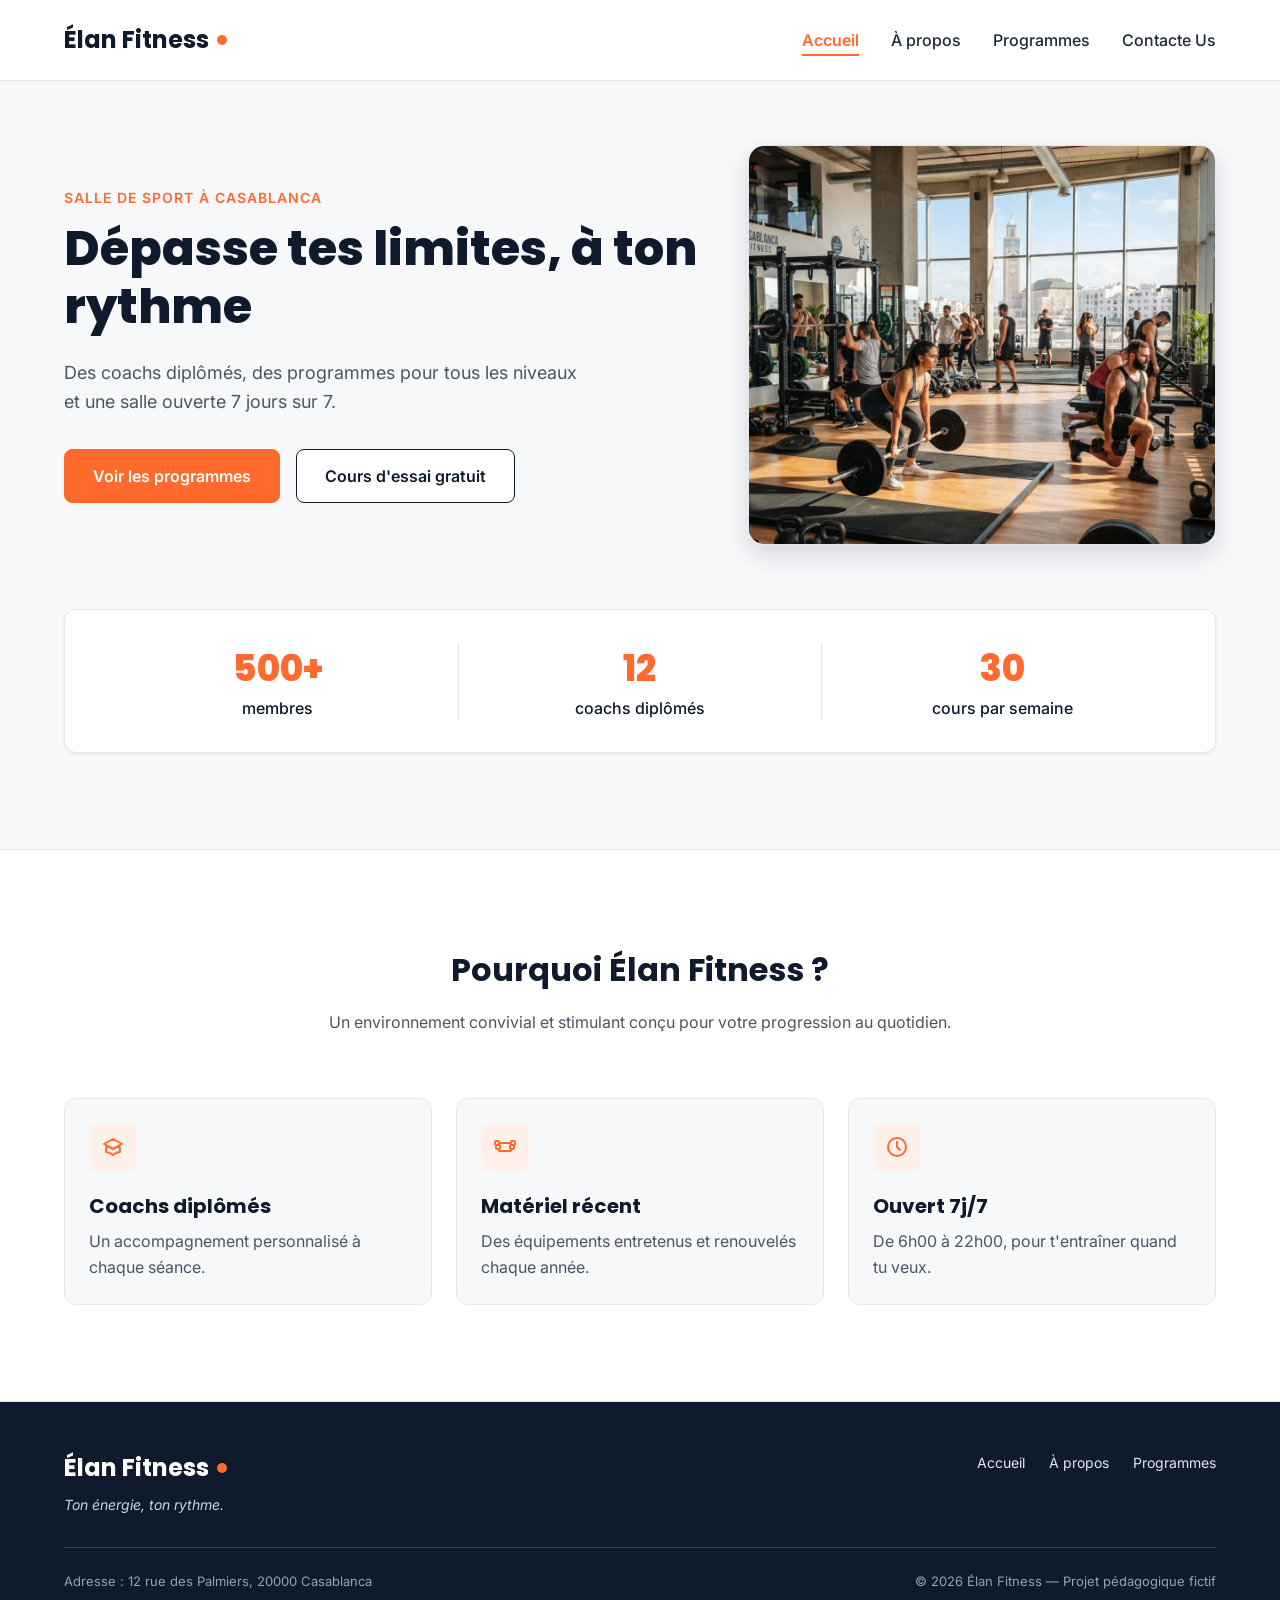
==== index.html @ a0ffcd76 "Correction : Renommer maine.html en index.html pour GitHub Pages" ====
<!DOCTYPE html>
<html lang="en">

<head>
  <meta charset="UTF-8">
  <meta name="viewport" content="width=device-width, initial-scale=1.0">
  <title>Document</title>
  <link rel="stylesheet" href="style.css">
  <link rel="preconnect" href="https://fonts.googleapis.com">
  <link rel="preconnect" href="https://fonts.gstatic.com" crossorigin>
  <link
    href="https://fonts.googleapis.com/css2?family=Inter:wght@400;500;600&family=Poppins:wght@600;700;800&display=swap"
    rel="stylesheet">
</head>

<body>
  <header class="en-tete">
    <div class="conteneur en-tete-contenu">
      <a href="maine.html" class="logo">Élan Fitness</a>

      <nav aria-label="Navigation principale">
        <ul class="menu">
          <li><a href="maine.html" class="lien-actif">Accueil</a></li>
          <li><a href="apropos.html">À propos</a></li>
          <li><a href="programmes.html">Programmes</a></li>
          <li><a href="programmes.html">Contacte Us</a></li>
        </ul>
      </nav>
    </div>
  </header>

  <section id="accueil" class="hero">
    <div class="conteneur">

      <div class="hero-contenu">
        <div class="hero-texte">
          <p class="sur-titre">Salle de sport à Casablanca</p>
          <h1>Dépasse tes limites, à ton rythme</h1>
          <p class="hero-description">
            Des coachs diplômés, des programmes pour tous les niveaux et une salle ouverte 7 jours sur 7.
          </p>
          <div class="boutons">
            <a href="programmes.html" class="bouton bouton-principal">Voir les programmes</a>
            <a href="#contact" class="bouton bouton-secondaire">Cours d'essai gratuit</a>
          </div>
        </div>

        <img class="hero-image" src="img/hero.jpg"
          alt="Des personnes s'entraînent dans une salle de sport lumineuse à Casablanca">
      </div>

      <div class="chiffres">
        <div class="chiffre">
          <p class="chiffre-nombre">500+</p>
          <p>membres</p>
        </div>
        <div class="chiffre">
          <p class="chiffre-nombre">12</p>
          <p>coachs diplômés</p>
        </div>
        <div class="chiffre">
          <p class="chiffre-nombre">30</p>
          <p>cours par semaine</p>
        </div>
      </div>

    </div>
  </section>

  <section class="section section-blanche">
    <div class="conteneur">

      <div class="section-titre">
        <h2>Pourquoi Élan Fitness ?</h2>
        <p>Un environnement convivial et stimulant conçu pour votre progression au quotidien.</p>
      </div>

      <div class="cartes">
        <article class="carte carte-avantage">
          <div class="icone"><img src="img/icone-coach.svg" alt=""></div>
          <h3>Coachs diplômés</h3>
          <p>Un accompagnement personnalisé à chaque séance.</p>
        </article>

        <article class="carte carte-avantage">
          <div class="icone"><img src="img/icone-materiel.svg" alt=""></div>
          <h3>Matériel récent</h3>
          <p>Des équipements entretenus et renouvelés chaque année.</p>
        </article>

        <article class="carte carte-avantage">
          <div class="icone"><img src="img/icone-horloge.svg" alt=""></div>
          <h3>Ouvert 7j/7</h3>
          <p>De 6h00 à 22h00, pour t'entraîner quand tu veux.</p>
        </article>
      </div>

    </div>
  </section>

  <footer class="pied-de-page">
    <div class="conteneur">

      <div class="pied-haut">
        <div>
          <p class="logo logo-clair">Élan Fitness</p>
          <p class="slogan">Ton énergie, ton rythme.</p>
        </div>

        <nav aria-label="Navigation du pied de page">
          <ul class="menu menu-pied">
            <li><a href="#accueil">Accueil</a></li>
            <li><a href="#a-propos">À propos</a></li>
            <li><a href="#programmes">Programmes</a></li>
          </ul>
        </nav>
      </div>

      <div class="pied-bas">
        <p>Adresse : 12 rue des Palmiers, 20000 Casablanca</p>
        <p>&copy; 2026 Élan Fitness — Projet pédagogique fictif</p>
      </div>

    </div>
  </footer>
</body>

</html>
---- style.css ----
* {
  box-sizing: border-box;
  margin: 0;
  padding: 0;
}

html {
  scroll-behavior: smooth;
}

body {
  font-family: 'Inter', Arial, sans-serif;
  font-size: 16px;
  line-height: 1.5;
  color: #1F2937;
  background-color: #F7F8FA;
}

h1, h2, h3, h4 {
  font-family: 'Poppins', Arial, sans-serif;
  color: #0F1B2D;
}

a {
  color: inherit;
  text-decoration: none;
}

ul {
  list-style: none;
}

img {
  display: block;
  max-width: 100%;
}

a:focus-visible,
button:focus-visible {
  outline: 3px solid #FF6B2C;
  outline-offset: 2px;
}

.conteneur {
  width: 100%;
  max-width: 1200px;
  margin: 0 auto;
  padding: 0 24px;
}

.section {
  padding: 96px 0;
}

.section-blanche {
  background-color: #FFFFFF;
  border-top: 1px solid #E5E7EB;
  border-bottom: 1px solid #E5E7EB;
}

.section-titre {
  max-width: 640px;
  margin: 0 auto 64px;
  text-align: center;
}

.section-titre h2 {
  font-size: 32px;
  margin-bottom: 16px;
}

.section-titre h3 {
  font-size: 26px;
  margin-bottom: 12px;
}

.section-titre p {
  color: #4B5563;
}

.sur-titre {
  font-size: 14px;
  font-weight: 600;
  color: #FF6B2C;
  text-transform: uppercase;
  letter-spacing: 1px;
  margin-bottom: 12px;
}

.bouton {
  display: inline-block;
  padding: 14px 28px;
  border-radius: 8px;
  font-size: 16px;
  font-weight: 600;
  text-align: center;
  cursor: pointer;
}

.bouton-principal {
  background-color: #FF6B2C;
  border: 1px solid #FF6B2C;
  color: #FFFFFF;
}

.bouton-principal:hover {
  background-color: #F05817;
}

.bouton-secondaire {
  background-color: #FFFFFF;
  border: 1px solid #0F1B2D;
  color: #0F1B2D;
}

.bouton-secondaire:hover {
  background-color: #F3F4F6;
}

.cartes {
  display: flex;
  gap: 24px;
}

.carte {
  flex: 1;
  background-color: #FFFFFF;
  border: 1px solid #E5E7EB;
  border-radius: 12px;
  box-shadow: 0 1px 3px rgba(15, 27, 45, 0.08);
}

.icone {
  width: 48px;
  height: 48px;
  background-color: #FFF0EA;
  border-radius: 8px;
  display: flex;
  align-items: center;
  justify-content: center;
}

.icone img {
  width: 24px;
  height: 24px;
}

.icone-petite {
  width: 32px;
  height: 32px;
  border-radius: 50%;
}

.icone-petite img {
  width: 16px;
  height: 16px;
}

.en-tete {
  position: sticky;
  top: 0;
  z-index: 10;
  background-color: #FFFFFF;
  border-bottom: 1px solid #E5E7EB;
}

.en-tete-contenu {
  height: 80px;
  display: flex;
  align-items: center;
  justify-content: space-between;
}

.logo {
  display: flex;
  align-items: center;
  font-family: 'Poppins', Arial, sans-serif;
  font-size: 24px;
  font-weight: 700;
  color: #0F1B2D;
}

.logo::after {
  content: "";
  width: 10px;
  height: 10px;
  margin-left: 8px;
  background-color: #FF6B2C;
  border-radius: 50%;
}

.menu {
  display: flex;
  gap: 32px;
}

.menu a {
  font-weight: 500;
  padding-bottom: 4px;
  border-bottom: 2px solid transparent;
}

.menu a:hover {
  color: #FF6B2C;
}

.menu .lien-actif {
  color: #FF6B2C;
  font-weight: 600;
  border-bottom-color: #FF6B2C;
}

.hero {
  padding: 64px 0 96px;
}

.hero-contenu {
  display: flex;
  align-items: center;
  gap: 32px;
}

.hero-texte {
  flex: 7;
}

.hero-texte h1 {
  font-size: 48px;
  font-weight: 800;
  line-height: 1.2;
  margin-bottom: 24px;
}

.hero-description {
  max-width: 520px;
  font-size: 18px;
  line-height: 1.6;
  color: #4B5563;
  margin-bottom: 32px;
}

.boutons {
  display: flex;
  flex-wrap: wrap;
  gap: 16px;
}

.hero-image {
  flex: 5;
  min-width: 0;
  height: 400px;
  object-fit: cover;
  border-radius: 16px;
  border: 1px solid #E5E7EB;
  box-shadow: 0 10px 25px rgba(15, 27, 45, 0.15);
}

.chiffres {
  display: flex;
  margin-top: 64px;
  padding: 32px;
  background-color: #FFFFFF;
  border: 1px solid #E5E7EB;
  border-radius: 12px;
  box-shadow: 0 1px 3px rgba(15, 27, 45, 0.08);
}

.chiffre {
  flex: 1;
  text-align: center;
  font-weight: 500;
  color: #0F1B2D;
}

.chiffre + .chiffre {
  border-left: 1px solid #E5E7EB;
}

.chiffre-nombre {
  font-family: 'Poppins', Arial, sans-serif;
  font-size: 36px;
  font-weight: 800;
  color: #FF6B2C;
}

.carte-avantage {
  padding: 24px;
  background-color: #F7F8FA;
  box-shadow: none;
}

.carte-avantage .icone {
  margin-bottom: 20px;
}

.carte-avantage h3 {
  font-size: 20px;
  margin-bottom: 8px;
}

.carte-avantage p {
  color: #4B5563;
  line-height: 1.6;
}

.apropos-contenu {
  display: flex;
  align-items: center;
  gap: 64px;
}

.apropos-texte {
  flex: 7;
}

.apropos-texte h2 {
  font-size: 36px;
  line-height: 1.2;
  margin-bottom: 20px;
}

.apropos-texte p {
  color: #4B5563;
  line-height: 1.7;
  margin-bottom: 16px;
}

.valeurs {
  display: flex;
  gap: 16px;
  margin-top: 32px;
}

.valeur {
  flex: 1;
  display: flex;
  align-items: center;
  gap: 12px;
  padding: 12px 16px;
  background-color: #FFFFFF;
  border: 1px solid #E5E7EB;
  border-radius: 12px;
  font-family: 'Poppins', Arial, sans-serif;
  font-size: 14px;
  font-weight: 600;
  color: #0F1B2D;
}

.apropos-image {
  flex: 5;
  min-width: 0;
  height: 360px;
  object-fit: cover;
  border-radius: 16px;
  box-shadow: 0 10px 25px rgba(15, 27, 45, 0.15);
}

.carte-programme {
  display: flex;
  flex-direction: column;
  overflow: hidden;
}

.carte-programme > img {
  width: 100%;
  height: 200px;
  object-fit: cover;
}

.programme-corps {
  flex: 1;
  display: flex;
  flex-direction: column;
  padding: 20px;
}

.programme-corps h3 {
  font-size: 20px;
  margin-bottom: 8px;
}

.programme-corps p {
  font-size: 15px;
  color: #4B5563;
}

.etiquette {
  align-self: flex-start;
  padding: 4px 10px;
  margin-bottom: 12px;
  border-radius: 6px;
  font-size: 12px;
  font-weight: 600;
}

.etiquette-orange {
  background-color: #FFEDE5;
  color: #C2410C;
}

.etiquette-bleue {
  background-color: #DBEAFE;
  color: #1D4ED8;
}

.etiquette-verte {
  background-color: #D1FAE5;
  color: #047857;
}

.programme-corps .duree {
  display: flex;
  align-items: center;
  gap: 8px;
  margin-top: auto;
  padding-top: 16px;
  border-top: 1px solid #E5E7EB;
  font-size: 13px;
  font-weight: 600;
  color: #0F1B2D;
}

.programme-corps h3 + p {
  margin-bottom: 16px;
}

.duree img {
  width: 16px;
  height: 16px;
}

.formules {
  margin-top: 96px;
}

.formule {
  position: relative;
  display: flex;
  flex-direction: column;
  padding: 28px;
}

.formule h4 {
  font-size: 20px;
}

.prix {
  margin: 8px 0 16px;
  font-family: 'Poppins', Arial, sans-serif;
  font-size: 30px;
  font-weight: 800;
  color: #FF6B2C;
}

.prix span {
  font-family: 'Inter', Arial, sans-serif;
  font-size: 16px;
  font-weight: 500;
  color: #4B5563;
}

.prix-note {
  margin: -8px 0 16px;
  font-size: 13px;
  color: #4B5563;
}

.formule-liste {
  flex: 1;
  margin-bottom: 24px;
}

.formule-liste li {
  padding-left: 28px;
  margin-bottom: 12px;
  font-size: 15px;
  background-image: url('img/icone-check.svg');
  background-repeat: no-repeat;
  background-position: left center;
  background-size: 16px;
}

.formule .bouton {
  display: block;
}

.formule-populaire {
  border: 2px solid #FF6B2C;
  box-shadow: 0 10px 25px rgba(255, 107, 44, 0.2);
}

.badge-populaire {
  position: absolute;
  top: -14px;
  left: 50%;
  transform: translateX(-50%);
  padding: 4px 14px;
  background-color: #FF6B2C;
  border-radius: 999px;
  font-size: 12px;
  font-weight: 700;
  text-transform: uppercase;
  color: #FFFFFF;
}

.pied-de-page {
  padding: 48px 0 32px;
  background-color: #0F1B2D;
  color: #FFFFFF;
}

.pied-haut {
  display: flex;
  justify-content: space-between;
  align-items: flex-start;
  padding-bottom: 32px;
  border-bottom: 1px solid rgba(255, 255, 255, 0.15);
}

.logo-clair {
  color: #FFFFFF;
}

.slogan {
  margin-top: 8px;
  font-size: 14px;
  font-style: italic;
  color: #CBD5E1;
}

.menu-pied {
  gap: 24px;
}

.menu-pied a {
  font-size: 14px;
  font-weight: 400;
  color: #E2E8F0;
}

.pied-bas {
  display: flex;
  justify-content: space-between;
  margin-top: 24px;
  font-size: 13px;
  color: #94A3B8;
}

@media(){}
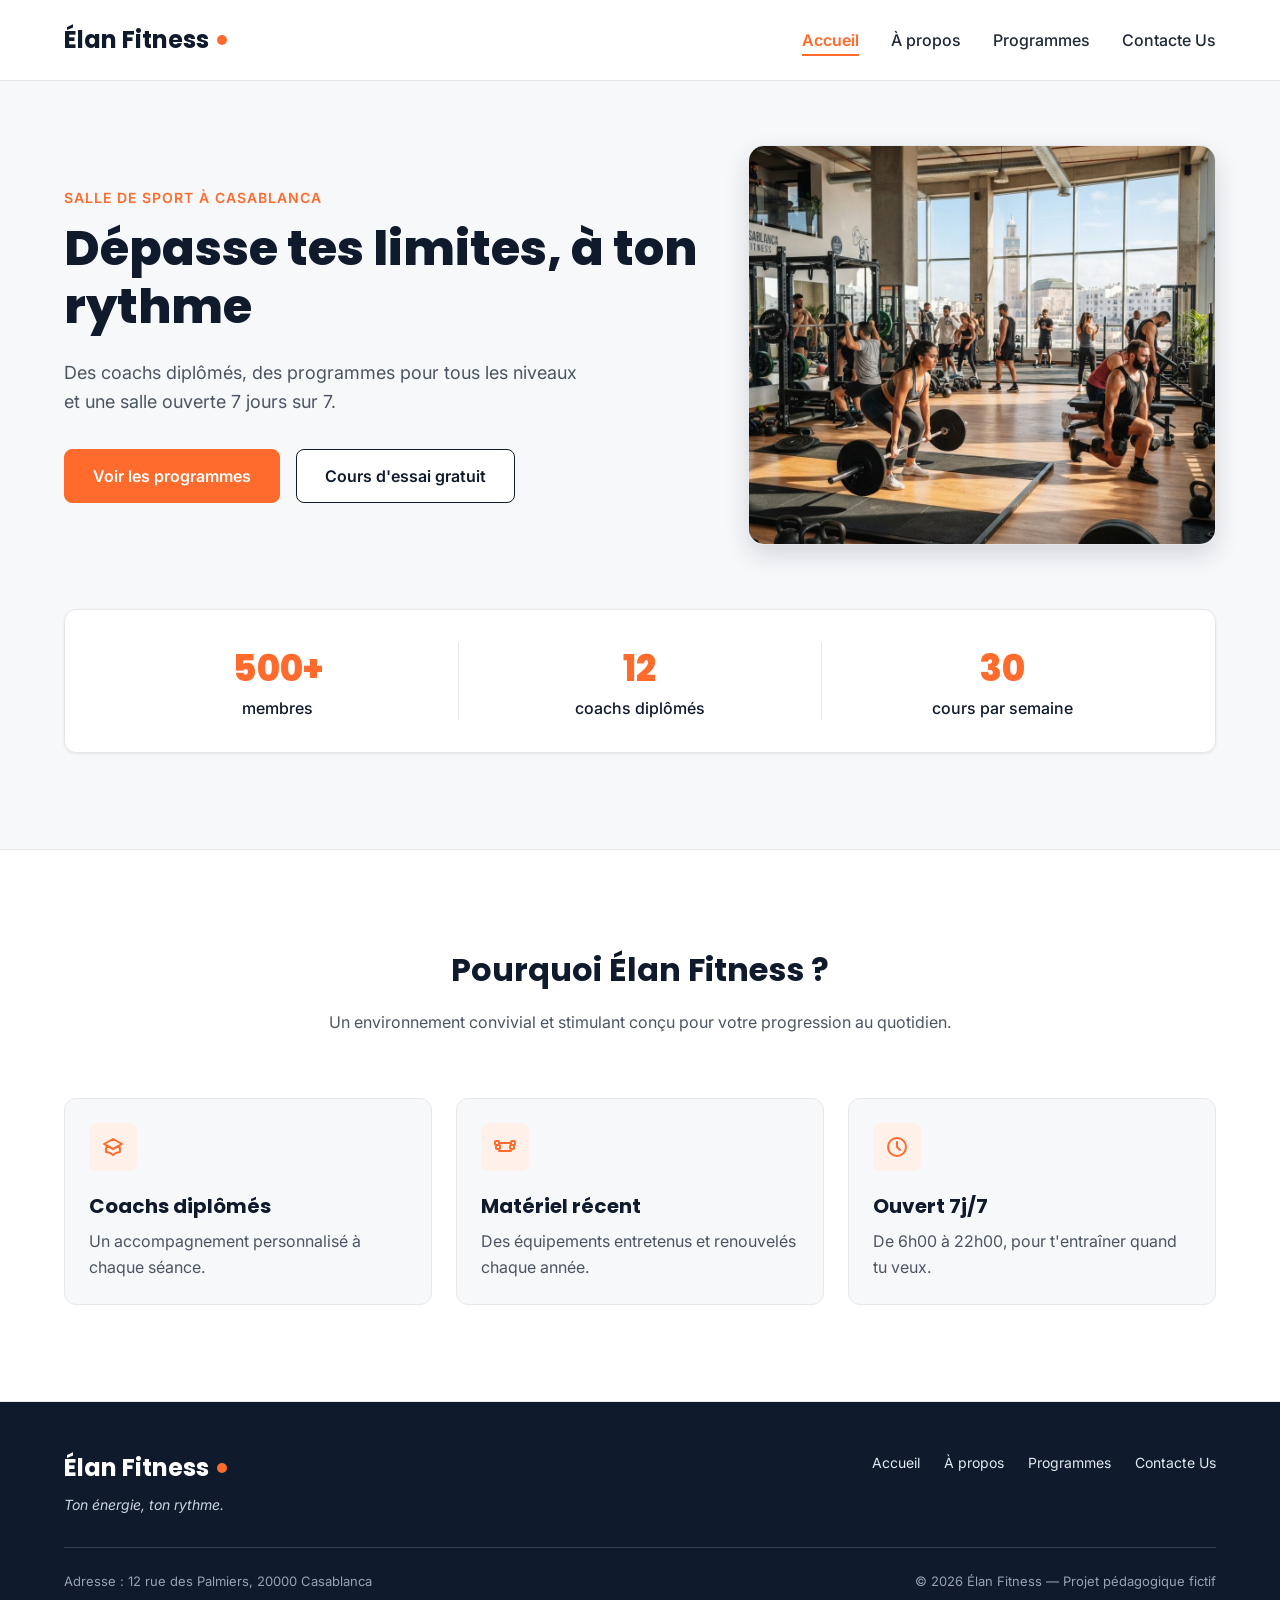
==== commit 4d887d9f: "Finalisation de la page de contact et début de la vue tablette." ====
--- a/index.html
+++ b/index.html
@@ -16,14 +16,14 @@
 <body>
   <header class="en-tete">
     <div class="conteneur en-tete-contenu">
-      <a href="maine.html" class="logo">Élan Fitness</a>
+      <a href="index.html" class="logo">Élan Fitness</a>
 
       <nav aria-label="Navigation principale">
         <ul class="menu">
-          <li><a href="maine.html" class="lien-actif">Accueil</a></li>
+          <li><a href="index.html" class="lien-actif">Accueil</a></li>
           <li><a href="apropos.html">À propos</a></li>
           <li><a href="programmes.html">Programmes</a></li>
-          <li><a href="programmes.html">Contacte Us</a></li>
+          <li><a href="contacte.html">Contacte Us</a></li>
         </ul>
       </nav>
     </div>
@@ -35,13 +35,13 @@
       <div class="hero-contenu">
         <div class="hero-texte">
           <p class="sur-titre">Salle de sport à Casablanca</p>
-          <h1>Dépasse tes limites, à ton rythme</h1>
+          <h1 class="titre-hero">Dépasse tes limites, à ton rythme</h1>
           <p class="hero-description">
             Des coachs diplômés, des programmes pour tous les niveaux et une salle ouverte 7 jours sur 7.
           </p>
           <div class="boutons">
             <a href="programmes.html" class="bouton bouton-principal">Voir les programmes</a>
-            <a href="#contact" class="bouton bouton-secondaire">Cours d'essai gratuit</a>
+            <a href="contacte.html" class="bouton bouton-secondaire">Cours d'essai gratuit</a>
           </div>
         </div>
 
@@ -109,9 +109,10 @@
 
         <nav aria-label="Navigation du pied de page">
           <ul class="menu menu-pied">
-            <li><a href="#accueil">Accueil</a></li>
-            <li><a href="#a-propos">À propos</a></li>
-            <li><a href="#programmes">Programmes</a></li>
+            <li><a href="index.html">Accueil</a></li>
+            <li><a href="apropos.html">À propos</a></li>
+            <li><a href="programmes.html">Programmes</a></li>
+             <li><a href="contacte.html">Contacte Us</a></li>
           </ul>
         </nav>
       </div>
--- a/style.css
+++ b/style.css
@@ -16,7 +16,10 @@
   background-color: #F7F8FA;
 }
 
-h1, h2, h3, h4 {
+h1,
+h2,
+h3,
+h4 {
   font-family: 'Poppins', Arial, sans-serif;
   color: #0F1B2D;
 }
@@ -272,7 +275,7 @@
   color: #0F1B2D;
 }
 
-.chiffre + .chiffre {
+.chiffre+.chiffre {
   border-left: 1px solid #E5E7EB;
 }
 
@@ -361,7 +364,7 @@
   overflow: hidden;
 }
 
-.carte-programme > img {
+.carte-programme>img {
   width: 100%;
   height: 200px;
   object-fit: cover;
@@ -420,7 +423,7 @@
   color: #0F1B2D;
 }
 
-.programme-corps h3 + p {
+.programme-corps h3+p {
   margin-bottom: 16px;
 }
 
@@ -546,4 +549,232 @@
   color: #94A3B8;
 }
 
-@media(){}+/* contact CSS*/
+.contact {
+  display: flex;
+  justify-content: space-between;
+  padding: 5rem;
+}
+
+.contacte-h {
+  font-size: 60px;
+  font-weight: 100;
+  text-align: center;
+}
+
+.contact-info {
+  padding-inline: 8rem;
+  background-color: #ffffff;
+  padding: 2rem;
+  width: 25rem;
+  border-radius: 1em;
+  box-shadow: 5px 5px 15px 0px rgba(141, 138, 138, 0.2);
+}
+
+.contact-text,
+.info-p {
+  font-size: smaller;
+}
+
+.contact-forme-para {
+  margin-bottom: 2rem;
+  font-size: smaller;
+}
+
+.contacte-forme-h1 {
+  margin-top: 2rem;
+}
+
+.fa-claude {
+  color: orange;
+}
+
+.infoContace {
+  margin-top: 2rem;
+}
+
+hr {
+  border-color: #DBEAFE;
+}
+
+.point {
+  position: relative;
+  padding: 10px;
+  width: 10px;
+  background-color: #ff6b2b;
+  border-radius: 10rem;
+  left: 13rem;
+  top: 70px;
+}
+
+.contactText {
+  font-size: 28px;
+  font-weight: 100;
+}
+
+.infoList {
+  padding-bottom: 1rem;
+  padding-top: 1rem;
+  display: flex;
+  gap: 2rem;
+}
+
+.h4ContactInfo {
+  font-weight: 300;
+  font-size: 18px;
+}
+
+.fa-mobile,
+.fa-envelope,
+.fa-clock,
+.fa-earth-americas {
+  align-self: center;
+  font-size: xx-large;
+}
+
+.contacte-forme {
+  display: flex;
+  flex-direction: column;
+  justify-content: space-around;
+  background-color: #fbf6f3;
+  padding-inline: 2rem;
+  padding-bottom: 2rem;
+  width: 40rem;
+  border-radius: 1em;
+  box-shadow: 5px 5px 15px 0px rgba(141, 138, 138, 0.2);
+}
+
+form {
+  display: grid;
+  grid-template-columns: repeat(2, 1fr);
+  flex-direction: column;
+  column-gap: 0.5rem;
+  row-gap: 1rem;
+}
+
+.input-name {
+  border: 1px #a9a19d solid;
+  padding: 1em;
+  background-color: #fbeee8;
+  border-radius: 4px;
+}
+
+.input-email {
+  border: 1px #a9a19d solid;
+  padding: 1em;
+  background-color: #fbeee8;
+  border-radius: 4px;
+}
+
+.input-number {
+  border: 1px #a9a19d solid;
+  background-color: #fbeee8;
+  padding: 1em;
+  border-radius: 4px;
+  grid-column: span 2;
+
+}
+
+textarea {
+  grid-column: span 2;
+  border: 1px #a9a19d solid;
+  background-color: #fbeee8;
+  border-radius: 4px;
+}
+
+textarea::placeholder {
+  position: absolute;
+  left: 1em;
+  top: 1em;
+  font-size: 1em;
+}
+
+.input-submit {
+  padding: 10px;
+  width: 10em;
+  border-radius: 10em;
+  border: none;
+  background-color: #fc6734;
+  color: #f7f7f1;
+  font-size: medium;
+}
+
+.contact-page {
+  display: flex;
+  flex-direction: column;
+  background: linear-gradient(180deg, #ffc6b1 10%, #ffffff 50%, #ffffff 100%);
+  padding-inline: 2rem;
+}
+
+
+@media (min-width: 768px) and (max-width:1279px) {
+  .en-tete-contenu {
+    padding-inline: 3rem;
+  }
+
+  .hero-image {
+    height: 300px;
+  }
+
+  .hero-texte h1 {
+    font-size: 40px;
+  }
+
+  .contact {
+    flex-direction: column-reverse;
+    align-items: center;
+    gap: 2rem;
+  }
+
+  .contact-info {
+    width: 40rem;
+  }
+
+  .cartes {
+    padding-inline: 2rem;
+  }
+}
+
+@media (max-width: 1024px) and (min-width:768px) {
+
+  .boutons {
+    flex-wrap: nowrap;
+  }
+
+  .bouton-principal {
+    font-size: small;
+    padding: 1rem;
+  }
+
+  .bouton-secondaire {
+    font-size: small;
+    padding: 1rem;
+  }
+
+  .hero-image {
+    height: none;
+    object-fit: cover;
+  }
+
+  .hero-texte h1 {
+    font-size: 30px;
+  }
+
+  .hero-description {
+    font-size: 15px;
+  }
+
+  .carte-avantage {
+    padding: 12px;
+  }
+
+  .apropos-contenu {
+    flex-direction: column-reverse;
+  }
+  .cartes{
+    flex-wrap: wrap;
+
+  }
+  .apropos-image{
+      }
+}
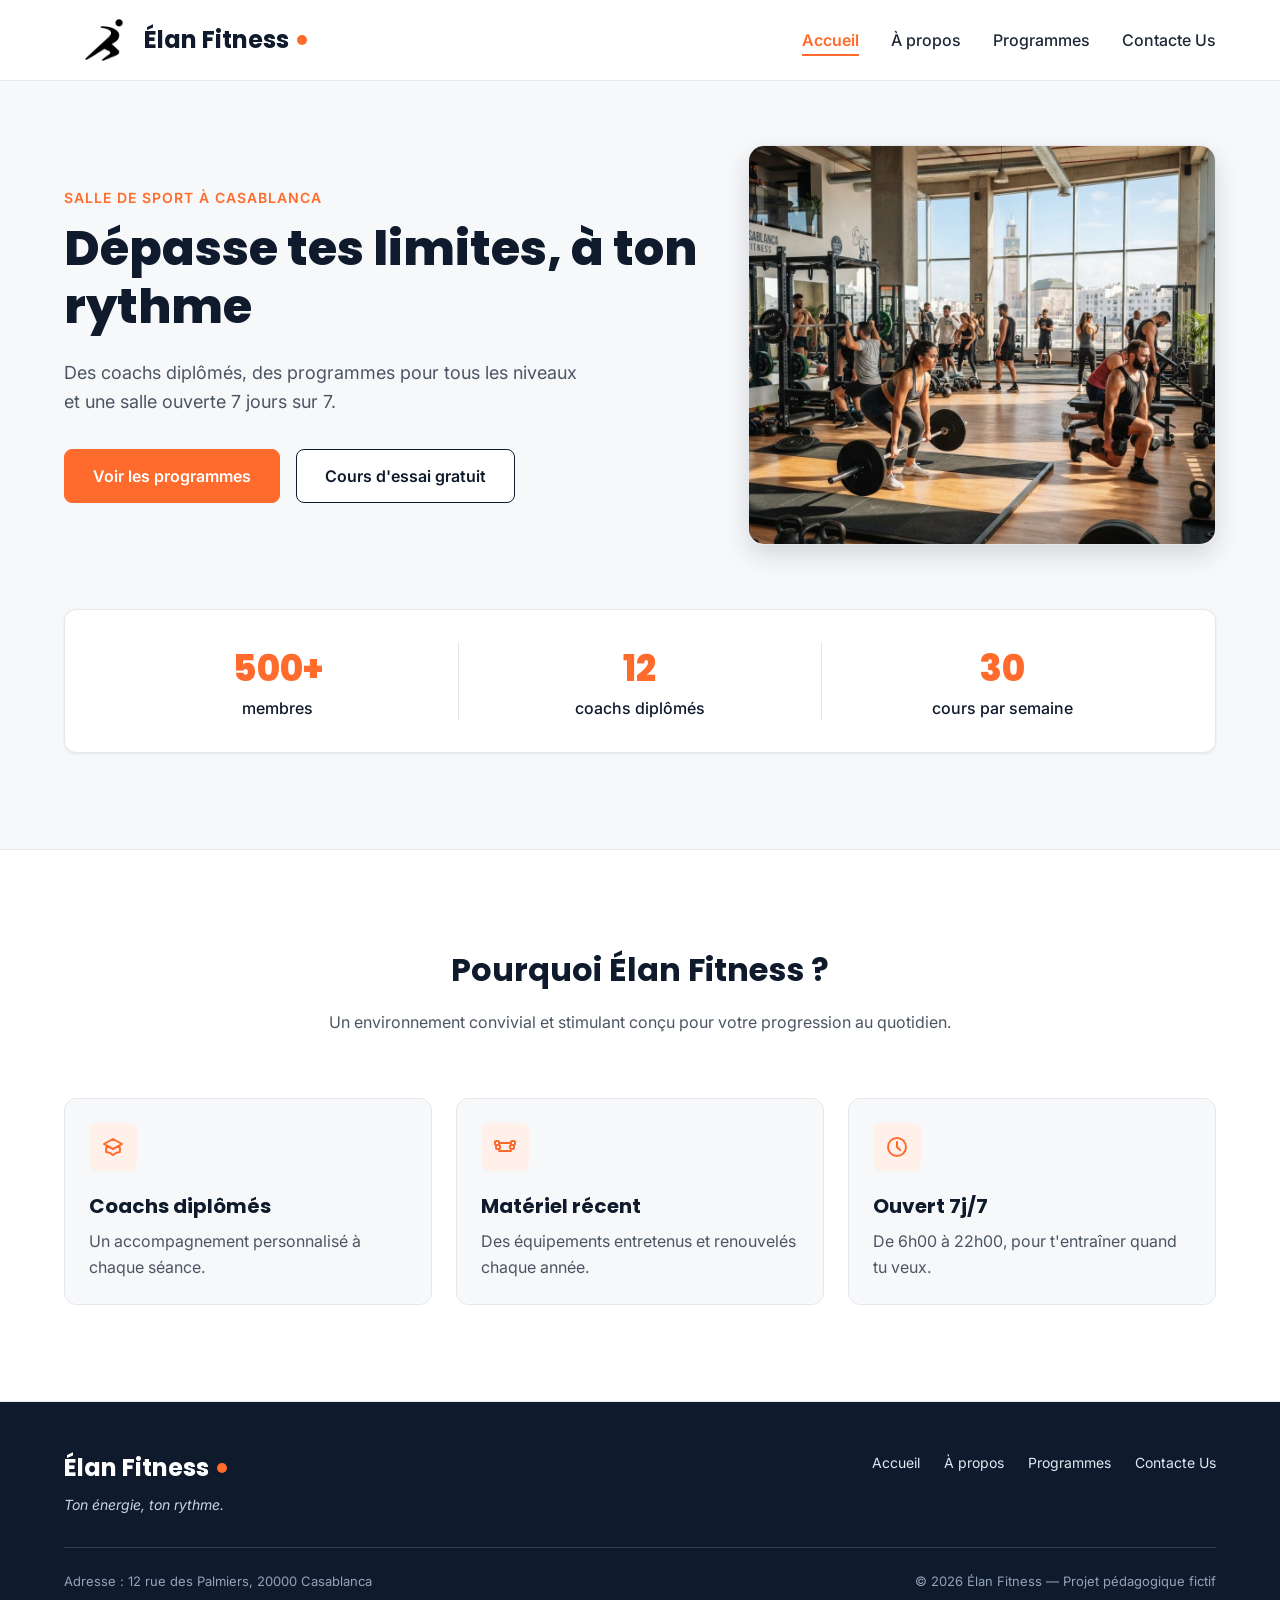
==== commit fbb1b040: "Ajouter une page de localisation" ====
--- a/index.html
+++ b/index.html
@@ -4,21 +4,38 @@
 <head>
   <meta charset="UTF-8">
   <meta name="viewport" content="width=device-width, initial-scale=1.0">
-  <title>Document</title>
+  <meta name="description"
+    content="Rejoignez notre salle de sport à Casablanca. Découvrez nos programmes de personal training, cours collectifs et plans de membre adaptés à tous les niveaux.">
+  <title>Elan Fitness | Votre Salle de Sport Premium à Casablanca</title>
+  <link rel="icon" type="image/png" href="img/favicon.png">
   <link rel="stylesheet" href="style.css">
   <link rel="preconnect" href="https://fonts.googleapis.com">
   <link rel="preconnect" href="https://fonts.gstatic.com" crossorigin>
   <link
     href="https://fonts.googleapis.com/css2?family=Inter:wght@400;500;600&family=Poppins:wght@600;700;800&display=swap"
     rel="stylesheet">
+  <link rel="stylesheet" href="https://cdnjs.cloudflare.com/ajax/libs/font-awesome/6.7.2/css/all.min.css" />
 </head>
 
 <body>
   <header class="en-tete">
     <div class="conteneur en-tete-contenu">
-      <a href="index.html" class="logo">Élan Fitness</a>
+      <a href="index.html" class="logo"><img src="img/logo.jfif" alt="logo Image" width="80px">Élan Fitness</a>
 
       <nav aria-label="Navigation principale">
+        <input type="checkbox" id="list-toggle" class="list-checkbox">
+        <label for="list-toggle" class="menuBtn">
+          <i class="fa-solid fa-bars"></i>
+        </label>
+        <ul class="menuPhone">
+          <label for="list-toggle" class="closeBtn">
+            <i class="fa-solid fa-xmark"></i>
+          </label>
+          <li><a href="index.html" class="lien-actif">Accueil</a></li>
+          <li><a href="apropos.html">À propos</a></li>
+          <li><a href="programmes.html">Programmes</a></li>
+          <li><a href="contacte.html">Contacte Us</a></li>
+        </ul>
         <ul class="menu">
           <li><a href="index.html" class="lien-actif">Accueil</a></li>
           <li><a href="apropos.html">À propos</a></li>
@@ -103,7 +120,9 @@
 
       <div class="pied-haut">
         <div>
-          <p class="logo logo-clair">Élan Fitness</p>
+          <a href="index.html">
+            <p class="logo logo-clair">Élan Fitness</p>
+          </a>
           <p class="slogan">Ton énergie, ton rythme.</p>
         </div>
 
@@ -112,7 +131,7 @@
             <li><a href="index.html">Accueil</a></li>
             <li><a href="apropos.html">À propos</a></li>
             <li><a href="programmes.html">Programmes</a></li>
-             <li><a href="contacte.html">Contacte Us</a></li>
+            <li><a href="contacte.html">Contacte Us</a></li>
           </ul>
         </nav>
       </div>
--- a/style.css
+++ b/style.css
@@ -49,6 +49,7 @@
   max-width: 1200px;
   margin: 0 auto;
   padding: 0 24px;
+
 }
 
 .section {
@@ -706,7 +707,51 @@
   padding-inline: 2rem;
 }
 
-
+.Location {
+  padding: 3rem;
+  display: flex;
+  flex-direction: column;
+  justify-content: space-between;  
+}
+
+.Location div {
+  display: flex;
+  align-items: center;
+  align-self: center;
+  gap: 5px;
+  padding: 12px;
+  background-color: #fdf5eb;
+  border-radius: 5rem;
+}
+.Location h3{
+  font-size: medium;
+  font-weight: 300;
+}
+.fa-location-crosshairs{
+  font-size: x-large;
+  color: #fc6734;
+}
+.Location h2{
+  margin-top: 1rem;
+  text-align: center;
+  font-weight: 300;
+  font-size: 44px;
+}
+.map{
+  margin-top: 1rem;
+}
+
+/* phone CSS*/
+.menuPhone {
+  display: none;
+}
+
+.list-checkbox,
+.menuBtn {
+  display: none;
+}
+
+/*small screen display*/
 @media (min-width: 768px) and (max-width:1279px) {
   .en-tete-contenu {
     padding-inline: 3rem;
@@ -735,6 +780,7 @@
   }
 }
 
+/*tablet display*/
 @media (max-width: 1024px) and (min-width:768px) {
 
   .boutons {
@@ -768,13 +814,246 @@
     padding: 12px;
   }
 
+  .apropos-texte h2 {
+    font-size: xx-large;
+  }
+
+  .apropos-texte {
+    width: 20rem;
+  }
+
+  .valeurs {
+    position: relative;
+    left: 7rem;
+    margin-top: 4rem;
+  }
+
+  apropos-contenu .apropos-texte p {
+    font-size: xx-small;
+  }
+
+  .cartes {
+    display: grid;
+    grid-template-columns: repeat(2, 1fr);
+    grid-template-rows: repeat(2, 1fr);
+  }
+
+  .menu {
+    font-size: small;
+  }
+}
+
+/*phone display*/
+@media(max-width:480px) {
+  .logo {
+    font-size: 18px;
+  }
+
+  .menu {
+    display: none;
+  }
+
+  .fa-bars {
+    color: #ff6b2c;
+    font-size: xx-large;
+  }
+
+  .fa-xmark {
+    color: #ff6b2c;
+    font-size: xx-large;
+  }
+
+  .hero-texte {
+    position: absolute;
+    top: 10;
+    left: 80;
+    z-index: 1;
+  }
+
+  .hero-image {
+    flex: none;
+    position: relative;
+    width: inherit;
+    opacity: 0.4;
+    padding: 0;
+  }
+
+  .hero-description {
+    font-size: small;
+    max-width: 20rem;
+  }
+
+  .boutons {
+    flex-wrap: nowrap;
+  }
+
+  .bouton-principal {
+    font-size: small;
+    padding: 1em;
+  }
+
+  .sur-titre,
+  .titre-hero,
+  .hero-description,
+  .boutons {
+    padding-left: 1rem;
+  }
+
+  .chiffres {
+    padding: 24px;
+  }
+
+  .chiffre .chiffre-nombre {
+    font-size: xx-large;
+    font-family: 'Poppins', Arial, sans-serif;
+    font-weight: 800;
+    color: #FF6B2C;
+  }
+
+  .chiffre p {
+    font-size: 11px;
+  }
+
+  .bouton-secondaire {
+    font-size: small;
+    padding: 1em;
+  }
+
+  .cartes {
+    flex-wrap: wrap;
+  }
+
+  .hero {
+    padding: 0;
+    width: 100%;
+  }
+
+  .pied-bas {
+    display: flex;
+    flex-direction: column;
+    gap: 2em;
+  }
+
+  .hero-texte h1 {
+    font-size: small;
+  }
+
+  .menuPhone {
+    text-align: end;
+    margin-top: 13em;
+    margin-top: 15em;
+    background-color: white;
+    gap: 2px;
+  }
+
+  .menuPhone li {
+    text-align: start;
+    border-bottom: 1px #4B5563 solid;
+    padding: 1em;
+  }
+
+  .list-checkbox:checked~.menuPhone {
+    display: block;
+  }
+
+  .closeBtn {
+    position: absolute;
+    top: 1.5rem;
+    right: 1.5rem;
+  }
+
+  .menuBtn {
+    display: block;
+  }
+
+  .apropos-texte h2 {
+    font-size: x-large;
+    max-width: 425px;
+  }
+
+  .apropos-texte p {
+    max-width: 425px;
+  }
+
+  .valeurs {
+    flex-wrap: wrap;
+  }
+
   .apropos-contenu {
     flex-direction: column-reverse;
   }
-  .cartes{
-    flex-wrap: wrap;
-
-  }
-  .apropos-image{
-      }
+
+  .cartes {
+    display: grid;
+    grid-template-columns: repeat(2, 1fr);
+  }
+
+  .programme-corps {
+    padding: 12px;
+  }
+
+  .programme-corps p {
+    font-size: x-small;
+  }
+
+  .programme-corps h3 {
+    min-width: 1em;
+  }
+
+  .prix {
+    font-size: large;
+    display: flex;
+    gap: 4px;
+    align-items: center;
+  }
+
+  .formule span {
+    font-size: small;
+  }
+
+  .formule {
+    display: flex;
+  }
+
+  .contact {
+    display: flex;
+    flex-direction: column;
+    align-items: center;
+  }
+
+  .contacte-forme {
+    max-width: 425px;
+    min-width: 320px;
+  }
+}
+
+/*add some hovering*/
+.bouton,
+.input-submit {
+  transform: scale(1);
+  transition: transform 0.6s ease;
+}
+
+.bouton:hover,
+.input-submit:hover {
+  transform: scale(1.1);
+}
+
+.chiffre {
+  transform: scale(1);
+  transition: transform 1s ease;
+}
+
+.chiffre:hover {
+  transform: scale(1.1);
+
+}
+
+.formule {
+  transform: scale(1);
+  transition: transform 0.6s ease;
+}
+
+.formule:hover {
+  transform: scale(1.1);
 }
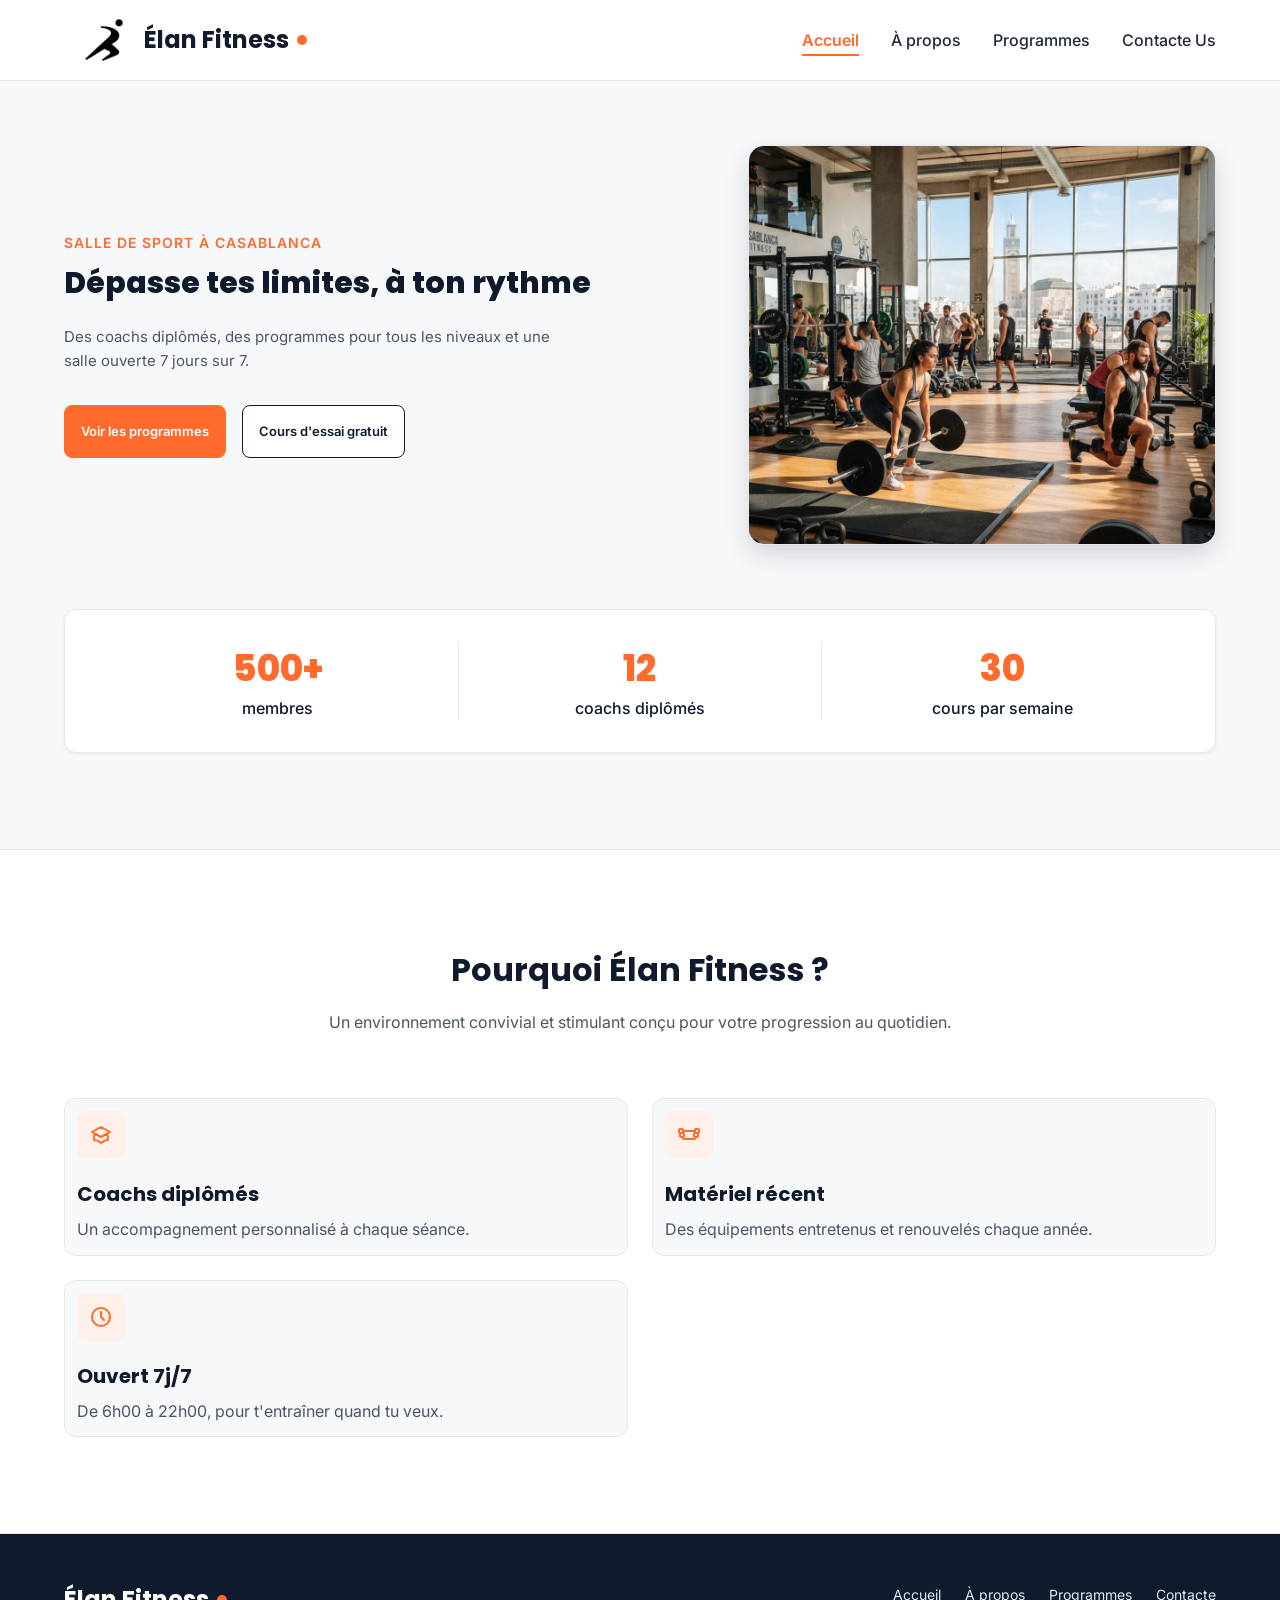
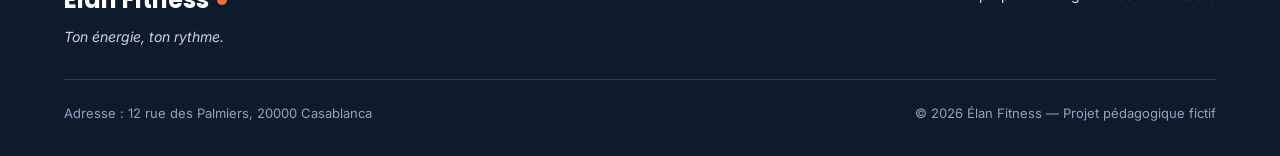
==== commit 972d072b: "Apportez quelques modifications au CSS et au HTML." ====
--- a/index.html
+++ b/index.html
@@ -34,7 +34,7 @@
           <li><a href="index.html" class="lien-actif">Accueil</a></li>
           <li><a href="apropos.html">À propos</a></li>
           <li><a href="programmes.html">Programmes</a></li>
-          <li><a href="contacte.html">Contacte Us</a></li>
+          <li><a href="contacte.html">Contacte</a></li>
         </ul>
         <ul class="menu">
           <li><a href="index.html" class="lien-actif">Accueil</a></li>
@@ -131,7 +131,7 @@
             <li><a href="index.html">Accueil</a></li>
             <li><a href="apropos.html">À propos</a></li>
             <li><a href="programmes.html">Programmes</a></li>
-            <li><a href="contacte.html">Contacte Us</a></li>
+            <li><a href="contacte.html">Contacte</a></li>
           </ul>
         </nav>
       </div>
--- a/style.css
+++ b/style.css
@@ -553,6 +553,7 @@
 /* contact CSS*/
 .contact {
   display: flex;
+  gap: 2rem;
   justify-content: space-between;
   padding: 5rem;
 }
@@ -711,7 +712,7 @@
   padding: 3rem;
   display: flex;
   flex-direction: column;
-  justify-content: space-between;  
+  justify-content: space-between;
 }
 
 .Location div {
@@ -723,21 +724,25 @@
   background-color: #fdf5eb;
   border-radius: 5rem;
 }
-.Location h3{
+
+.Location h3 {
   font-size: medium;
   font-weight: 300;
 }
-.fa-location-crosshairs{
+
+.fa-location-crosshairs {
   font-size: x-large;
   color: #fc6734;
 }
-.Location h2{
+
+.Location h2 {
   margin-top: 1rem;
   text-align: center;
   font-weight: 300;
   font-size: 44px;
 }
-.map{
+
+.map {
   margin-top: 1rem;
 }
 
@@ -752,7 +757,7 @@
 }
 
 /*small screen display*/
-@media (min-width: 768px) and (max-width:1279px) {
+@media (min-width: 751px) and (max-width:1024px) {
   .en-tete-contenu {
     padding-inline: 3rem;
   }
@@ -781,7 +786,7 @@
 }
 
 /*tablet display*/
-@media (max-width: 1024px) and (min-width:768px) {
+@media (min-width:751px) {
 
   .boutons {
     flex-wrap: nowrap;
@@ -838,13 +843,13 @@
     grid-template-rows: repeat(2, 1fr);
   }
 
-  .menu {
-    font-size: small;
+  .Location h2 {
+    font-size: x-large;
   }
 }
 
 /*phone display*/
-@media(max-width:480px) {
+@media(max-width:704px) {
   .logo {
     font-size: 18px;
   }
@@ -1025,6 +1030,11 @@
     max-width: 425px;
     min-width: 320px;
   }
+
+  .Location h2 {
+    font-size: 20px;
+  }
+
 }
 
 /*add some hovering*/
